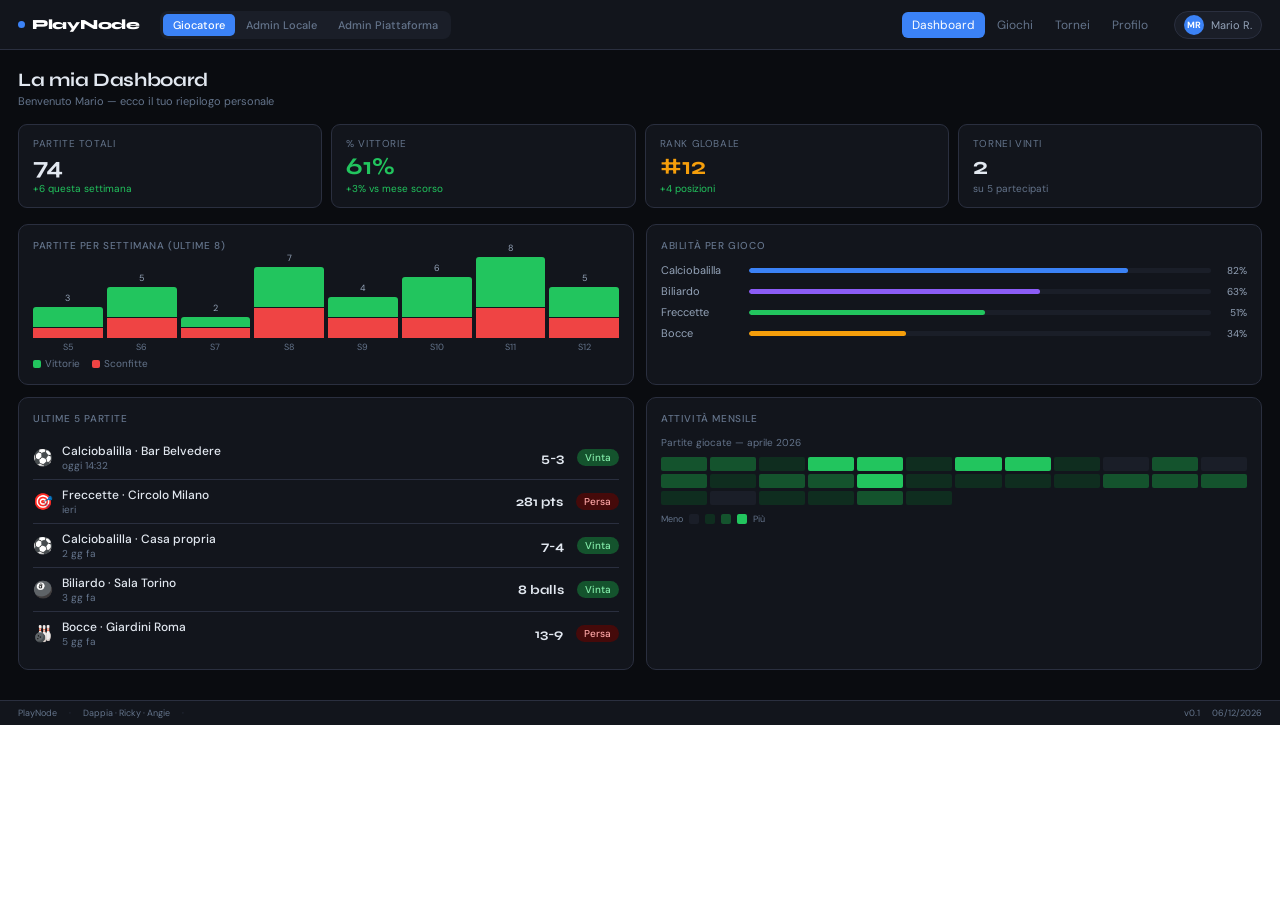
==== frontend/index.html @ 6bd1c6e9 "rename file html" ====
<html>
<meta charset="UTF-8">
<link rel="stylesheet" href="style.css">

<div class="app">

    <div class="topbar">
        <div class="logo">
            <div class="logo-dot"></div>
            PlayNode
        </div>
        <div class="role-tabs">
            <button class="role-tab active" onclick="setRole('player',this)">Giocatore</button>
            <button class="role-tab" onclick="setRole('locale',this)">Admin Locale</button>
            <button class="role-tab" onclick="setRole('platform',this)">Admin Piattaforma</button>
        </div>
        <div class="nav" id="topnav"></div>
        <div class="user-chip">
            <!-- AGGIUNGERE LOGIN E REGISTRAZIONE -->
            <div class="avatar" id="av-initials">MR</div>
            <span class="uname" id="av-name">Mario R.</span>
        </div>
    </div>

    <div class="body">
        <div class="sidebar" id="sidebar"></div>
        <div class="main" id="main-content"></div>
    </div>

    <div class="footer">
        <span class="ft">PlayNode</span>
        <span class="ft-sep">·</span>
        <span class="ft" id="ft-authors">Dappia · Ricky · Angie</span>
        <span class="ft-sep">·</span>
        <span class="ft" style="margin-left:auto">v0.1</span>
        <span class="ft" id="ft-date"></span>
    </div>
</div>

<script src="script.js"></script>
---- frontend/style.css ----
@import url('https://fonts.googleapis.com/css2?family=Syne:wght@400;500;700;800&family=DM+Sans:ital,wght@0,300;0,400;0,500;1,400&display=swap');

* {
    box-sizing: border-box;
    margin: 0;
    padding: 0
}

:root {
    --bg: #0a0c10;
    --surf: #12151c;
    --surf2: #1a1e28;
    --surf3: #222736;
    --bdr: #2a2f3f;
    --bdr2: #363d52;
    --acc: #3b82f6;
    --acc2: #60a5fa;
    --acc3: #1e3a5f;
    --gold: #f59e0b;
    --gold-bg: #451a03;
    --gold-t: #fcd34d;
    --grn: #22c55e;
    --grn-bg: #14532d;
    --grn-t: #86efac;
    --red: #ef4444;
    --red-bg: #450a0a;
    --red-t: #fca5a5;
    --amb: #f59e0b;
    --amb-bg: #451a03;
    --amb-t: #fcd34d;
    --txt: #e2e8f0;
    --txt2: #94a3b8;
    --txt3: #64748b;
    --ff: 'Syne', sans-serif;
    --fb: 'DM Sans', sans-serif;
}

body, div, span, p {
    font-family: var(--fb);
    color: var(--txt)
}

.app {
    background: var(--bg);
    min-height: 700px;
    display: flex;
    flex-direction: column
}

/* TOPBAR */
.topbar {
    background: var(--surf);
    border-bottom: 1px solid var(--bdr);
    display: flex;
    align-items: center;
    padding: 0 18px;
    height: 50px;
    gap: 6px;
    flex-shrink: 0
}

.logo {
    font-family: var(--ff);
    font-weight: 800;
    font-size: 14px;
    letter-spacing: -.3px;
    color: #fff;
    display: flex;
    align-items: center;
    gap: 7px
}

.logo-dot {
    width: 7px;
    height: 7px;
    background: var(--acc);
    border-radius: 50%
}

.logo-pill {
    font-size: 9px;
    font-weight: 500;
    background: var(--acc3);
    color: var(--acc2);
    padding: 2px 6px;
    border-radius: 20px;
    letter-spacing: .5px
}

.role-tabs {
    display: flex;
    gap: 1px;
    margin-left: 14px;
    background: var(--surf2);
    border-radius: 8px;
    padding: 3px
}

.role-tab {
    background: none;
    border: none;
    color: var(--txt3);
    font-family: var(--fb);
    font-size: 11px;
    padding: 4px 10px;
    border-radius: 5px;
    cursor: pointer;
    transition: all .15s;
    font-weight: 500
}

.role-tab.active {
    background: var(--acc);
    color: #fff
}

.nav {
    display: flex;
    gap: 2px;
    margin-left: auto
}

.nav-btn {
    background: none;
    border: none;
    color: var(--txt3);
    font-family: var(--fb);
    font-size: 12px;
    padding: 5px 10px;
    border-radius: 6px;
    cursor: pointer;
    transition: all .15s
}

.nav-btn:hover {
    color: var(--txt);
    background: var(--surf2)
}

.nav-btn.active {
    color: #fff;
    background: var(--acc)
}

.user-chip {
    display: flex;
    align-items: center;
    gap: 7px;
    margin-left: 10px;
    padding: 3px 9px;
    background: var(--surf2);
    border-radius: 20px;
    border: 1px solid var(--bdr)
}

.avatar {
    width: 20px;
    height: 20px;
    border-radius: 50%;
    background: var(--acc);
    display: flex;
    align-items: center;
    justify-content: center;
    font-size: 9px;
    font-weight: 700;
    color: #fff;
    flex-shrink: 0
}

.uname {
    font-size: 11px;
    color: var(--txt2)
}

/* LAYOUT */
.body {
    display: flex;
    flex: 1;
    min-height: 0
}

.sidebar {
    width: 180px;
    background: var(--surf);
    border-right: 1px solid var(--bdr);
    padding: 14px 10px;
    flex-shrink: 0;
    display: flex;
    flex-direction: column;
    gap: 4px
}

.sidebar.hidden {
    display: none
}

.sb-label {
    font-size: 9px;
    text-transform: uppercase;
    letter-spacing: .8px;
    color: var(--txt3);
    padding: 8px 8px 4px;
    margin-top: 4px
}

.sb-btn {
    background: none;
    border: none;
    color: var(--txt2);
    font-family: var(--fb);
    font-size: 12px;
    padding: 7px 10px;
    border-radius: 7px;
    cursor: pointer;
    text-align: left;
    width: 100%;
    transition: all .15s;
    display: flex;
    align-items: center;
    gap: 8px
}

.sb-btn:hover {
    background: var(--surf2);
    color: var(--txt)
}

.sb-btn.active {
    background: var(--acc3);
    color: var(--acc2)
}

.sb-icon {
    font-size: 14px;
    width: 18px;
    text-align: center
}

.main {
    flex: 1;
    padding: 18px;
    overflow-y: auto;
    min-width: 0
}

.page {
    display: none
}

.page.active {
    display: block
}

/* TYPOGRAPHY */
.pg-title {
    font-family: var(--ff);
    font-size: 19px;
    font-weight: 700;
    letter-spacing: -.3px;
    margin-bottom: 3px
}

.pg-sub {
    font-size: 11px;
    color: var(--txt3);
    margin-bottom: 16px
}

/* STAT CARDS */
.stats-row {
    display: grid;
    grid-template-columns:repeat(4, 1fr);
    gap: 9px;
    margin-bottom: 16px
}

.stats-row-3 {
    display: grid;
    grid-template-columns:repeat(3, 1fr);
    gap: 9px;
    margin-bottom: 16px
}

.scard {
    background: var(--surf);
    border: 1px solid var(--bdr);
    border-radius: 9px;
    padding: 12px 14px
}

.scard-lbl {
    font-size: 10px;
    color: var(--txt3);
    text-transform: uppercase;
    letter-spacing: .6px;
    margin-bottom: 5px
}

.scard-val {
    font-family: var(--ff);
    font-size: 24px;
    font-weight: 700;
    line-height: 1
}

.scard-delta {
    font-size: 10px;
    margin-top: 3px
}

.up {
    color: var(--grn)
}

.down {
    color: var(--red)
}

.neutral {
    color: var(--txt3)
}

/* CARDS */
.row2 {
    display: grid;
    grid-template-columns:1fr 1fr;
    gap: 12px;
    margin-bottom: 12px
}

.row3 {
    display: grid;
    grid-template-columns:1fr 1fr 1fr;
    gap: 12px;
    margin-bottom: 12px
}

.card {
    background: var(--surf);
    border: 1px solid var(--bdr);
    border-radius: 10px;
    padding: 14px
}

.card-hd {
    font-size: 10px;
    text-transform: uppercase;
    letter-spacing: .6px;
    color: var(--txt3);
    margin-bottom: 11px;
    font-weight: 500
}

/* ROWS / LISTS */
.list-row {
    display: flex;
    align-items: center;
    gap: 10px;
    padding: 7px 0;
    border-bottom: 1px solid var(--bdr)
}

.list-row:last-child {
    border-bottom: none
}

.gi {
    width: 30px;
    height: 30px;
    border-radius: 7px;
    display: flex;
    align-items: center;
    justify-content: center;
    font-size: 15px;
    flex-shrink: 0
}

.rname {
    font-size: 13px;
    font-weight: 500
}

.rmeta {
    font-size: 10px;
    color: var(--txt3)
}

.barw {
    width: 70px;
    height: 3px;
    background: var(--surf2);
    border-radius: 2px;
    flex-shrink: 0
}

.barf {
    height: 3px;
    border-radius: 2px;
    background: var(--acc)
}

/* BADGES */
.badge {
    font-size: 9px;
    padding: 2px 7px;
    border-radius: 20px;
    font-weight: 500;
    flex-shrink: 0
}

.b-grn {
    background: var(--grn-bg);
    color: var(--grn-t)
}

.b-red {
    background: var(--red-bg);
    color: var(--red-t)
}

.b-amb {
    background: var(--amb-bg);
    color: var(--amb-t)
}

.b-blu {
    background: var(--acc3);
    color: var(--acc2)
}

.b-gold {
    background: var(--gold-bg);
    color: var(--gold-t)
}

/* CHART BARS */
.chart-wrap {
    height: 90px;
    display: flex;
    align-items: flex-end;
    gap: 4px;
    margin-bottom: 4px
}

.bar-col {
    display: flex;
    flex-direction: column;
    align-items: center;
    flex: 1;
    gap: 3px
}

.bar-seg {
    border-radius: 3px 3px 0 0;
    width: 100%;
    transition: opacity .2s
}

.bar-seg:hover {
    opacity: .8
}

.bar-lbl {
    font-size: 9px;
    color: var(--txt3);
    text-align: center
}

.bar-val {
    font-size: 9px;
    color: var(--txt2)
}

/* RADAR-LIKE STAT */
.skill-row {
    display: flex;
    align-items: center;
    gap: 8px;
    margin-bottom: 7px
}

.skill-name {
    font-size: 11px;
    color: var(--txt2);
    width: 80px;
    flex-shrink: 0
}

.skill-bar {
    flex: 1;
    height: 5px;
    background: var(--surf2);
    border-radius: 3px;
    overflow: hidden
}

.skill-fill {
    height: 5px;
    border-radius: 3px
}

.skill-pct {
    font-size: 10px;
    color: var(--txt2);
    width: 28px;
    text-align: right;
    flex-shrink: 0
}

/* MATCH HISTORY */
.match-row {
    display: flex;
    align-items: center;
    gap: 9px;
    padding: 7px 0;
    border-bottom: 1px solid var(--bdr)
}

.match-row:last-child {
    border-bottom: none
}

.m-ico {
    font-size: 16px;
    flex-shrink: 0
}

.m-info {
    flex: 1
}

.m-title {
    font-size: 12px;
    font-weight: 500
}

.m-meta {
    font-size: 10px;
    color: var(--txt3)
}

.m-score {
    font-family: var(--ff);
    font-size: 13px;
    font-weight: 700;
    margin-right: 4px
}

.result {
    font-size: 10px;
    padding: 2px 8px;
    border-radius: 20px;
    font-weight: 500
}

.win {
    background: var(--grn-bg);
    color: var(--grn-t)
}

.loss {
    background: var(--red-bg);
    color: var(--red-t)
}

/* HEATMAP */
.heat-grid {
    display: grid;
    grid-template-columns:repeat(12, 1fr);
    gap: 3px
}

.heat-cell {
    height: 14px;
    border-radius: 2px
}

/* PODIUM */
.podium-row {
    display: flex;
    align-items: center;
    gap: 8px;
    padding: 6px 0;
    border-bottom: 1px solid var(--bdr)
}

.podium-row:last-child {
    border-bottom: none
}

.rank {
    font-family: var(--ff);
    font-size: 12px;
    font-weight: 700;
    width: 20px;
    text-align: center
}

.r1 {
    color: var(--gold)
}

.r2 {
    color: #94a3b8
}

.r3 {
    color: #b45309
}

.rank-bar {
    height: 3px;
    background: var(--acc);
    border-radius: 2px;
    margin-top: 3px
}

/* STATUS DOT */
.dot {
    width: 6px;
    height: 6px;
    border-radius: 50%;
    flex-shrink: 0
}

.d-grn {
    background: var(--grn)
}

.d-red {
    background: var(--red)
}

.d-amb {
    background: var(--amb)
}

/* ADMIN TABLE */
.tbl {
    width: 100%;
    border-collapse: collapse;
    font-size: 12px
}

.tbl th {
    color: var(--txt3);
    font-weight: 500;
    padding: 6px 8px;
    text-align: left;
    border-bottom: 1px solid var(--bdr);
    font-size: 10px;
    text-transform: uppercase;
    letter-spacing: .5px
}

.tbl td {
    padding: 8px;
    border-bottom: 1px solid var(--bdr);
    color: var(--txt)
}

.tbl tr:last-child td {
    border-bottom: none
}

.tbl tr:hover td {
    background: var(--surf2)
}

/* TOGGLE CHIP */
.chip-toggle {
    display: flex;
    background: var(--surf2);
    border-radius: 7px;
    padding: 3px;
    gap: 2px;
    margin-bottom: 14px;
    width: fit-content
}

.chip {
    background: none;
    border: none;
    color: var(--txt3);
    font-family: var(--fb);
    font-size: 11px;
    padding: 4px 12px;
    border-radius: 5px;
    cursor: pointer;
    font-weight: 500
}

.chip.active {
    background: var(--surf3);
    color: var(--txt)
}

/* ACTION BTN */
.act-btn {
    background: var(--acc3);
    border: 1px solid var(--acc);
    color: var(--acc2);
    font-family: var(--fb);
    font-size: 11px;
    padding: 5px 12px;
    border-radius: 6px;
    cursor: pointer;
    font-weight: 500
}

.act-btn:hover {
    background: var(--acc);
    color: #fff
}

.danger-btn {
    background: var(--red-bg);
    border: 1px solid var(--red);
    color: var(--red-t);
    font-family: var(--fb);
    font-size: 11px;
    padding: 5px 12px;
    border-radius: 6px;
    cursor: pointer;
    font-weight: 500
}

/* FOOTER */
.footer {
    border-top: 1px solid var(--bdr);
    padding: 6px 18px;
    display: flex;
    align-items: center;
    gap: 12px;
    background: var(--surf);
    flex-shrink: 0
}

.ft {
    font-size: 9px;
    color: var(--txt3)
}

.ft-sep {
    color: var(--bdr2);
    font-size: 9px
}
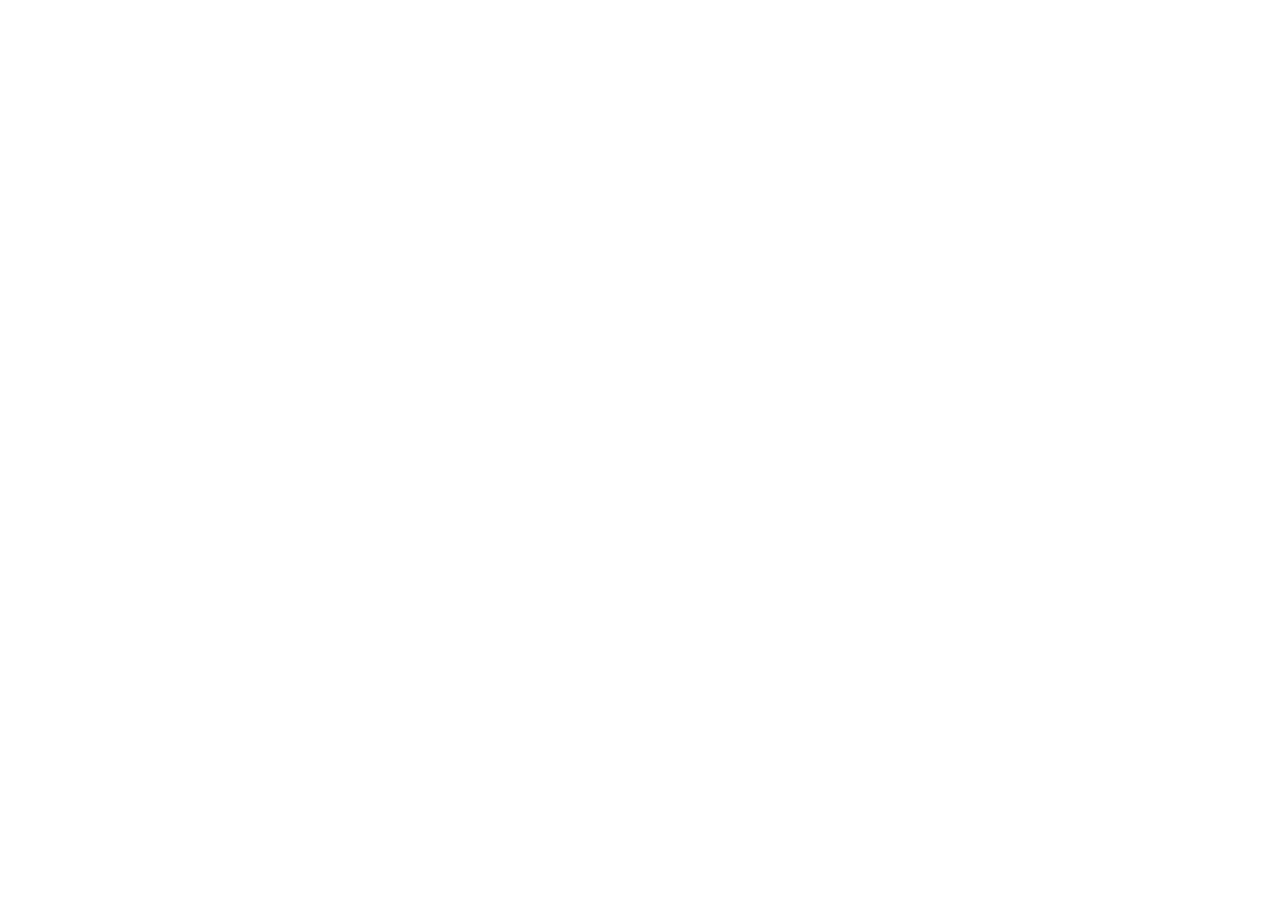
==== commit 692004f4: "AGGIUNTA LOGIN" ====
--- a/frontend/index.html
+++ b/frontend/index.html
@@ -1,8 +1,17 @@
-<html>
-<meta charset="UTF-8">
-<link rel="stylesheet" href="style.css">
+<!DOCTYPE html>
+<html lang="it">
+<head>
+    <meta charset="UTF-8">
+    <link rel="stylesheet" href="css/style.css">
+    <title>PlayNode App</title>
+</head>
+<body>
 
-<div class="app">
+<!-- 1. Il nuovo contenitore dedicato al form di login -->
+<div id="login-root"></div>
+
+<!-- 2. Nascondiamo il layout principale aggiungendo style="display: none;" -->
+<div class="app" id="main-app" style="display: none;">
 
     <div class="topbar">
         <div class="logo">
@@ -16,7 +25,6 @@
         </div>
         <div class="nav" id="topnav"></div>
         <div class="user-chip">
-            <!-- AGGIUNGERE LOGIN E REGISTRAZIONE -->
             <div class="avatar" id="av-initials">MR</div>
             <span class="uname" id="av-name">Mario R.</span>
         </div>
@@ -37,4 +45,7 @@
     </div>
 </div>
 
-<script src="script.js"></script>+<!-- 3. Aggiunto type="module" per permettere gli import nel JS -->
+<script type="module" src="js/app.js"></script>
+</body>
+</html>
--- a/frontend/css/style.css
+++ b/frontend/css/style.css
@@ -0,0 +1,747 @@
+@import url('https://fonts.googleapis.com/css2?family=Syne:wght@400;500;700;800&family=DM+Sans:ital,wght@0,300;0,400;0,500;1,400&display=swap');
+
+* {
+    box-sizing: border-box;
+    margin: 0;
+    padding: 0
+}
+
+:root {
+    --bg: #0a0c10;
+    --surf: #12151c;
+    --surf2: #1a1e28;
+    --surf3: #222736;
+    --bdr: #2a2f3f;
+    --bdr2: #363d52;
+    --acc: #3b82f6;
+    --acc2: #60a5fa;
+    --acc3: #1e3a5f;
+    --gold: #f59e0b;
+    --gold-bg: #451a03;
+    --gold-t: #fcd34d;
+    --grn: #22c55e;
+    --grn-bg: #14532d;
+    --grn-t: #86efac;
+    --red: #ef4444;
+    --red-bg: #450a0a;
+    --red-t: #fca5a5;
+    --amb: #f59e0b;
+    --amb-bg: #451a03;
+    --amb-t: #fcd34d;
+    --txt: #e2e8f0;
+    --txt2: #94a3b8;
+    --txt3: #64748b;
+    --ff: 'Syne', sans-serif;
+    --fb: 'DM Sans', sans-serif;
+}
+
+body, div, span, p {
+    font-family: var(--fb);
+    color: var(--txt)
+}
+
+.app {
+    background: var(--bg);
+    min-height: 700px;
+    display: flex;
+    flex-direction: column
+}
+
+/* TOPBAR */
+.topbar {
+    background: var(--surf);
+    border-bottom: 1px solid var(--bdr);
+    display: flex;
+    align-items: center;
+    padding: 0 18px;
+    height: 50px;
+    gap: 6px;
+    flex-shrink: 0
+}
+
+.logo {
+    font-family: var(--ff);
+    font-weight: 800;
+    font-size: 14px;
+    letter-spacing: -.3px;
+    color: #fff;
+    display: flex;
+    align-items: center;
+    gap: 7px
+}
+
+.logo-dot {
+    width: 7px;
+    height: 7px;
+    background: var(--acc);
+    border-radius: 50%
+}
+
+.logo-pill {
+    font-size: 9px;
+    font-weight: 500;
+    background: var(--acc3);
+    color: var(--acc2);
+    padding: 2px 6px;
+    border-radius: 20px;
+    letter-spacing: .5px
+}
+
+.role-tabs {
+    display: flex;
+    gap: 1px;
+    margin-left: 14px;
+    background: var(--surf2);
+    border-radius: 8px;
+    padding: 3px
+}
+
+.role-tab {
+    background: none;
+    border: none;
+    color: var(--txt3);
+    font-family: var(--fb);
+    font-size: 11px;
+    padding: 4px 10px;
+    border-radius: 5px;
+    cursor: pointer;
+    transition: all .15s;
+    font-weight: 500
+}
+
+.role-tab.active {
+    background: var(--acc);
+    color: #fff
+}
+
+.nav {
+    display: flex;
+    gap: 2px;
+    margin-left: auto
+}
+
+.nav-btn {
+    background: none;
+    border: none;
+    color: var(--txt3);
+    font-family: var(--fb);
+    font-size: 12px;
+    padding: 5px 10px;
+    border-radius: 6px;
+    cursor: pointer;
+    transition: all .15s
+}
+
+.nav-btn:hover {
+    color: var(--txt);
+    background: var(--surf2)
+}
+
+.nav-btn.active {
+    color: #fff;
+    background: var(--acc)
+}
+
+.user-chip {
+    display: flex;
+    align-items: center;
+    gap: 7px;
+    margin-left: 10px;
+    padding: 3px 9px;
+    background: var(--surf2);
+    border-radius: 20px;
+    border: 1px solid var(--bdr)
+}
+
+.avatar {
+    width: 20px;
+    height: 20px;
+    border-radius: 50%;
+    background: var(--acc);
+    display: flex;
+    align-items: center;
+    justify-content: center;
+    font-size: 9px;
+    font-weight: 700;
+    color: #fff;
+    flex-shrink: 0
+}
+
+.uname {
+    font-size: 11px;
+    color: var(--txt2)
+}
+
+/* LAYOUT */
+.body {
+    display: flex;
+    flex: 1;
+    min-height: 0
+}
+
+.sidebar {
+    width: 180px;
+    background: var(--surf);
+    border-right: 1px solid var(--bdr);
+    padding: 14px 10px;
+    flex-shrink: 0;
+    display: flex;
+    flex-direction: column;
+    gap: 4px
+}
+
+.sidebar.hidden {
+    display: none
+}
+
+.sb-label {
+    font-size: 9px;
+    text-transform: uppercase;
+    letter-spacing: .8px;
+    color: var(--txt3);
+    padding: 8px 8px 4px;
+    margin-top: 4px
+}
+
+.sb-btn {
+    background: none;
+    border: none;
+    color: var(--txt2);
+    font-family: var(--fb);
+    font-size: 12px;
+    padding: 7px 10px;
+    border-radius: 7px;
+    cursor: pointer;
+    text-align: left;
+    width: 100%;
+    transition: all .15s;
+    display: flex;
+    align-items: center;
+    gap: 8px
+}
+
+.sb-btn:hover {
+    background: var(--surf2);
+    color: var(--txt)
+}
+
+.sb-btn.active {
+    background: var(--acc3);
+    color: var(--acc2)
+}
+
+.sb-icon {
+    font-size: 14px;
+    width: 18px;
+    text-align: center
+}
+
+.main {
+    flex: 1;
+    padding: 18px;
+    overflow-y: auto;
+    min-width: 0
+}
+
+.page {
+    display: none
+}
+
+.page.active {
+    display: block
+}
+
+/* TYPOGRAPHY */
+.pg-title {
+    font-family: var(--ff);
+    font-size: 19px;
+    font-weight: 700;
+    letter-spacing: -.3px;
+    margin-bottom: 3px
+}
+
+.pg-sub {
+    font-size: 11px;
+    color: var(--txt3);
+    margin-bottom: 16px
+}
+
+/* STAT CARDS */
+.stats-row {
+    display: grid;
+    grid-template-columns:repeat(4, 1fr);
+    gap: 9px;
+    margin-bottom: 16px
+}
+
+.stats-row-3 {
+    display: grid;
+    grid-template-columns:repeat(3, 1fr);
+    gap: 9px;
+    margin-bottom: 16px
+}
+
+.scard {
+    background: var(--surf);
+    border: 1px solid var(--bdr);
+    border-radius: 9px;
+    padding: 12px 14px
+}
+
+.scard-lbl {
+    font-size: 10px;
+    color: var(--txt3);
+    text-transform: uppercase;
+    letter-spacing: .6px;
+    margin-bottom: 5px
+}
+
+.scard-val {
+    font-family: var(--ff);
+    font-size: 24px;
+    font-weight: 700;
+    line-height: 1
+}
+
+.scard-delta {
+    font-size: 10px;
+    margin-top: 3px
+}
+
+.up {
+    color: var(--grn)
+}
+
+.down {
+    color: var(--red)
+}
+
+.neutral {
+    color: var(--txt3)
+}
+
+/* CARDS */
+.row2 {
+    display: grid;
+    grid-template-columns:1fr 1fr;
+    gap: 12px;
+    margin-bottom: 12px
+}
+
+.row3 {
+    display: grid;
+    grid-template-columns:1fr 1fr 1fr;
+    gap: 12px;
+    margin-bottom: 12px
+}
+
+.card {
+    background: var(--surf);
+    border: 1px solid var(--bdr);
+    border-radius: 10px;
+    padding: 14px
+}
+
+.card-hd {
+    font-size: 10px;
+    text-transform: uppercase;
+    letter-spacing: .6px;
+    color: var(--txt3);
+    margin-bottom: 11px;
+    font-weight: 500
+}
+
+/* ROWS / LISTS */
+.list-row {
+    display: flex;
+    align-items: center;
+    gap: 10px;
+    padding: 7px 0;
+    border-bottom: 1px solid var(--bdr)
+}
+
+.list-row:last-child {
+    border-bottom: none
+}
+
+.gi {
+    width: 30px;
+    height: 30px;
+    border-radius: 7px;
+    display: flex;
+    align-items: center;
+    justify-content: center;
+    font-size: 15px;
+    flex-shrink: 0
+}
+
+.rname {
+    font-size: 13px;
+    font-weight: 500
+}
+
+.rmeta {
+    font-size: 10px;
+    color: var(--txt3)
+}
+
+.barw {
+    width: 70px;
+    height: 3px;
+    background: var(--surf2);
+    border-radius: 2px;
+    flex-shrink: 0
+}
+
+.barf {
+    height: 3px;
+    border-radius: 2px;
+    background: var(--acc)
+}
+
+/* BADGES */
+.badge {
+    font-size: 9px;
+    padding: 2px 7px;
+    border-radius: 20px;
+    font-weight: 500;
+    flex-shrink: 0
+}
+
+.b-grn {
+    background: var(--grn-bg);
+    color: var(--grn-t)
+}
+
+.b-red {
+    background: var(--red-bg);
+    color: var(--red-t)
+}
+
+.b-amb {
+    background: var(--amb-bg);
+    color: var(--amb-t)
+}
+
+.b-blu {
+    background: var(--acc3);
+    color: var(--acc2)
+}
+
+.b-gold {
+    background: var(--gold-bg);
+    color: var(--gold-t)
+}
+
+/* CHART BARS */
+.chart-wrap {
+    height: 90px;
+    display: flex;
+    align-items: flex-end;
+    gap: 4px;
+    margin-bottom: 4px
+}
+
+.bar-col {
+    display: flex;
+    flex-direction: column;
+    align-items: center;
+    flex: 1;
+    gap: 3px
+}
+
+.bar-seg {
+    border-radius: 3px 3px 0 0;
+    width: 100%;
+    transition: opacity .2s
+}
+
+.bar-seg:hover {
+    opacity: .8
+}
+
+.bar-lbl {
+    font-size: 9px;
+    color: var(--txt3);
+    text-align: center
+}
+
+.bar-val {
+    font-size: 9px;
+    color: var(--txt2)
+}
+
+/* RADAR-LIKE STAT */
+.skill-row {
+    display: flex;
+    align-items: center;
+    gap: 8px;
+    margin-bottom: 7px
+}
+
+.skill-name {
+    font-size: 11px;
+    color: var(--txt2);
+    width: 80px;
+    flex-shrink: 0
+}
+
+.skill-bar {
+    flex: 1;
+    height: 5px;
+    background: var(--surf2);
+    border-radius: 3px;
+    overflow: hidden
+}
+
+.skill-fill {
+    height: 5px;
+    border-radius: 3px
+}
+
+.skill-pct {
+    font-size: 10px;
+    color: var(--txt2);
+    width: 28px;
+    text-align: right;
+    flex-shrink: 0
+}
+
+/* MATCH HISTORY */
+.match-row {
+    display: flex;
+    align-items: center;
+    gap: 9px;
+    padding: 7px 0;
+    border-bottom: 1px solid var(--bdr)
+}
+
+.match-row:last-child {
+    border-bottom: none
+}
+
+.m-ico {
+    font-size: 16px;
+    flex-shrink: 0
+}
+
+.m-info {
+    flex: 1
+}
+
+.m-title {
+    font-size: 12px;
+    font-weight: 500
+}
+
+.m-meta {
+    font-size: 10px;
+    color: var(--txt3)
+}
+
+.m-score {
+    font-family: var(--ff);
+    font-size: 13px;
+    font-weight: 700;
+    margin-right: 4px
+}
+
+.result {
+    font-size: 10px;
+    padding: 2px 8px;
+    border-radius: 20px;
+    font-weight: 500
+}
+
+.win {
+    background: var(--grn-bg);
+    color: var(--grn-t)
+}
+
+.loss {
+    background: var(--red-bg);
+    color: var(--red-t)
+}
+
+/* HEATMAP */
+.heat-grid {
+    display: grid;
+    grid-template-columns:repeat(12, 1fr);
+    gap: 3px
+}
+
+.heat-cell {
+    height: 14px;
+    border-radius: 2px
+}
+
+/* PODIUM */
+.podium-row {
+    display: flex;
+    align-items: center;
+    gap: 8px;
+    padding: 6px 0;
+    border-bottom: 1px solid var(--bdr)
+}
+
+.podium-row:last-child {
+    border-bottom: none
+}
+
+.rank {
+    font-family: var(--ff);
+    font-size: 12px;
+    font-weight: 700;
+    width: 20px;
+    text-align: center
+}
+
+.r1 {
+    color: var(--gold)
+}
+
+.r2 {
+    color: #94a3b8
+}
+
+.r3 {
+    color: #b45309
+}
+
+.rank-bar {
+    height: 3px;
+    background: var(--acc);
+    border-radius: 2px;
+    margin-top: 3px
+}
+
+/* STATUS DOT */
+.dot {
+    width: 6px;
+    height: 6px;
+    border-radius: 50%;
+    flex-shrink: 0
+}
+
+.d-grn {
+    background: var(--grn)
+}
+
+.d-red {
+    background: var(--red)
+}
+
+.d-amb {
+    background: var(--amb)
+}
+
+/* ADMIN TABLE */
+.tbl {
+    width: 100%;
+    border-collapse: collapse;
+    font-size: 12px
+}
+
+.tbl th {
+    color: var(--txt3);
+    font-weight: 500;
+    padding: 6px 8px;
+    text-align: left;
+    border-bottom: 1px solid var(--bdr);
+    font-size: 10px;
+    text-transform: uppercase;
+    letter-spacing: .5px
+}
+
+.tbl td {
+    padding: 8px;
+    border-bottom: 1px solid var(--bdr);
+    color: var(--txt)
+}
+
+.tbl tr:last-child td {
+    border-bottom: none
+}
+
+.tbl tr:hover td {
+    background: var(--surf2)
+}
+
+/* TOGGLE CHIP */
+.chip-toggle {
+    display: flex;
+    background: var(--surf2);
+    border-radius: 7px;
+    padding: 3px;
+    gap: 2px;
+    margin-bottom: 14px;
+    width: fit-content
+}
+
+.chip {
+    background: none;
+    border: none;
+    color: var(--txt3);
+    font-family: var(--fb);
+    font-size: 11px;
+    padding: 4px 12px;
+    border-radius: 5px;
+    cursor: pointer;
+    font-weight: 500
+}
+
+.chip.active {
+    background: var(--surf3);
+    color: var(--txt)
+}
+
+/* ACTION BTN */
+.act-btn {
+    background: var(--acc3);
+    border: 1px solid var(--acc);
+    color: var(--acc2);
+    font-family: var(--fb);
+    font-size: 11px;
+    padding: 5px 12px;
+    border-radius: 6px;
+    cursor: pointer;
+    font-weight: 500
+}
+
+.act-btn:hover {
+    background: var(--acc);
+    color: #fff
+}
+
+.danger-btn {
+    background: var(--red-bg);
+    border: 1px solid var(--red);
+    color: var(--red-t);
+    font-family: var(--fb);
+    font-size: 11px;
+    padding: 5px 12px;
+    border-radius: 6px;
+    cursor: pointer;
+    font-weight: 500
+}
+
+/* FOOTER */
+.footer {
+    border-top: 1px solid var(--bdr);
+    padding: 6px 18px;
+    display: flex;
+    align-items: center;
+    gap: 12px;
+    background: var(--surf);
+    flex-shrink: 0
+}
+
+.ft {
+    font-size: 9px;
+    color: var(--txt3)
+}
+
+.ft-sep {
+    color: var(--bdr2);
+    font-size: 9px
+}
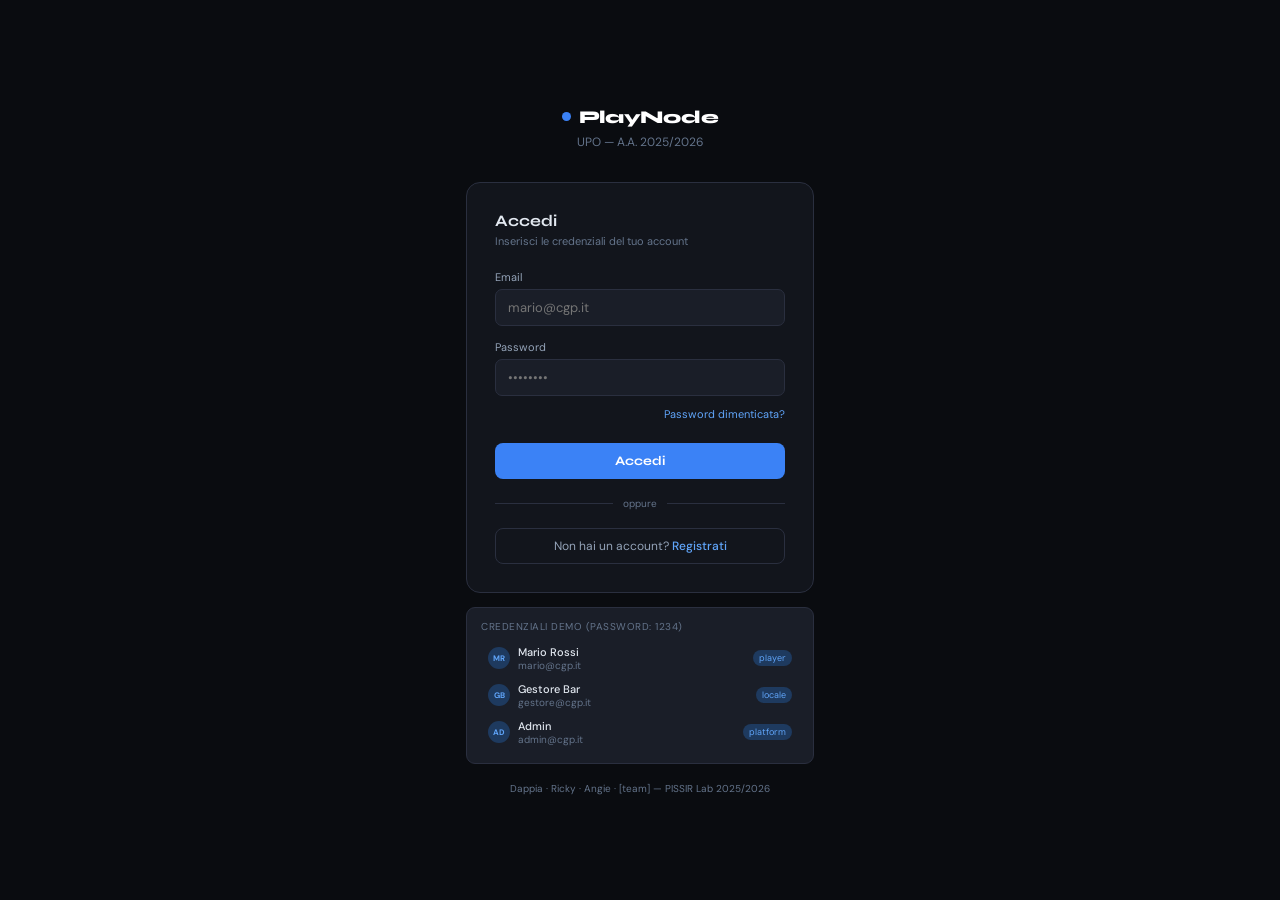
==== commit 2314352d: "Changes by francedap" ====
--- a/frontend/index.html
+++ b/frontend/index.html
@@ -9,6 +9,7 @@
 
 <!-- 1. Il nuovo contenitore dedicato al form di login -->
 <div id="login-root"></div>
+<div id="register-root"></div>
 
 <!-- 2. Nascondiamo il layout principale aggiungendo style="display: none;" -->
 <div class="app" id="main-app" style="display: none;">
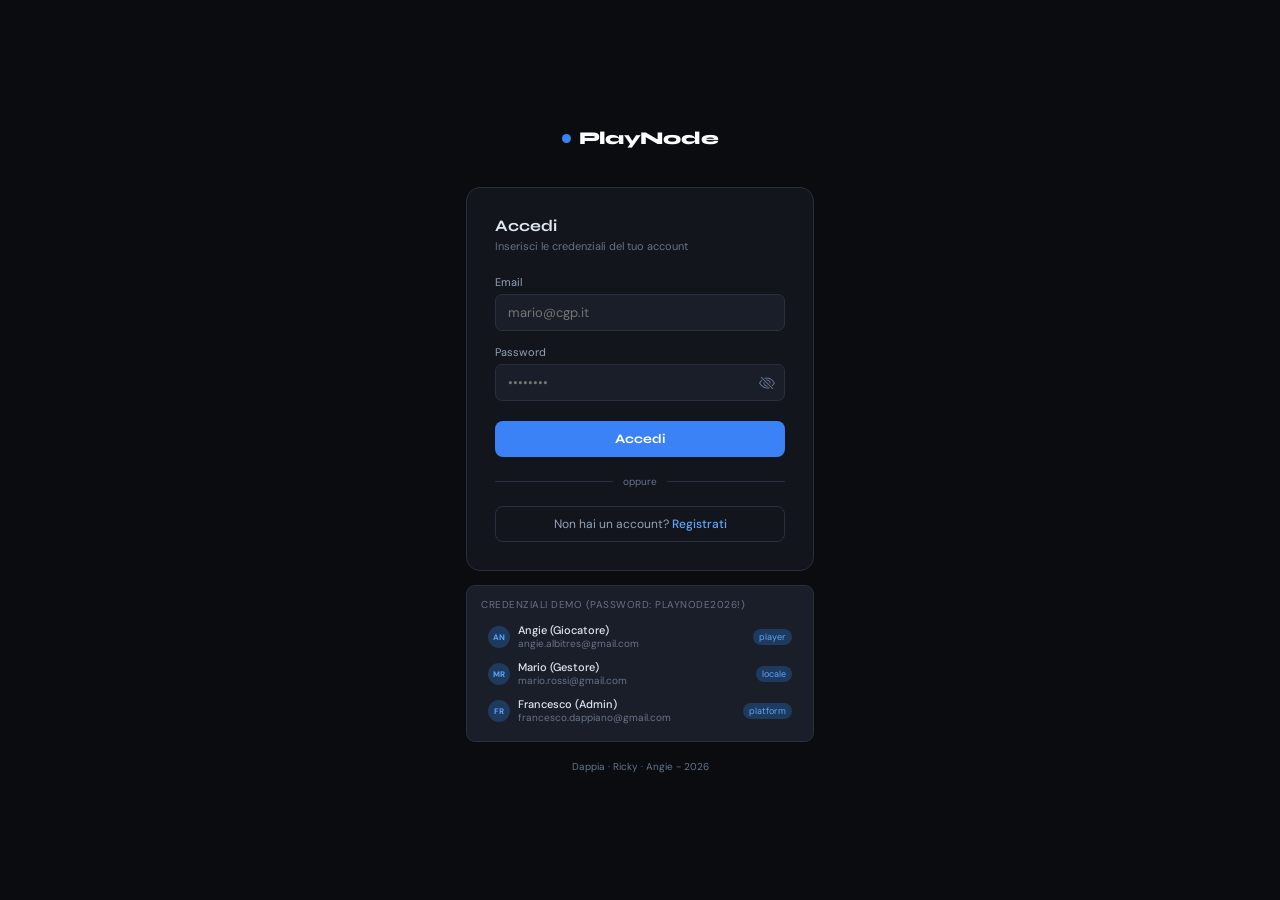
==== commit 16d65ca1: "finito login" ====
--- a/frontend/index.html
+++ b/frontend/index.html
@@ -6,47 +6,7 @@
     <title>PlayNode App</title>
 </head>
 <body>
-
-<!-- 1. Il nuovo contenitore dedicato al form di login -->
-<div id="login-root"></div>
-<div id="register-root"></div>
-
-<!-- 2. Nascondiamo il layout principale aggiungendo style="display: none;" -->
-<div class="app" id="main-app" style="display: none;">
-
-    <div class="topbar">
-        <div class="logo">
-            <div class="logo-dot"></div>
-            PlayNode
-        </div>
-        <div class="role-tabs">
-            <button class="role-tab active" onclick="setRole('player',this)">Giocatore</button>
-            <button class="role-tab" onclick="setRole('locale',this)">Admin Locale</button>
-            <button class="role-tab" onclick="setRole('platform',this)">Admin Piattaforma</button>
-        </div>
-        <div class="nav" id="topnav"></div>
-        <div class="user-chip">
-            <div class="avatar" id="av-initials">MR</div>
-            <span class="uname" id="av-name">Mario R.</span>
-        </div>
-    </div>
-
-    <div class="body">
-        <div class="sidebar" id="sidebar"></div>
-        <div class="main" id="main-content"></div>
-    </div>
-
-    <div class="footer">
-        <span class="ft">PlayNode</span>
-        <span class="ft-sep">·</span>
-        <span class="ft" id="ft-authors">Dappia · Ricky · Angie</span>
-        <span class="ft-sep">·</span>
-        <span class="ft" style="margin-left:auto">v0.1</span>
-        <span class="ft" id="ft-date"></span>
-    </div>
-</div>
-
-<!-- 3. Aggiunto type="module" per permettere gli import nel JS -->
-<script type="module" src="js/app.js"></script>
+    <div id="app-root"></div> <!-- QUESTO È IL CONTENITORE -->
+    <script type="module" src="./js/app.js" defer></script>
 </body>
 </html>
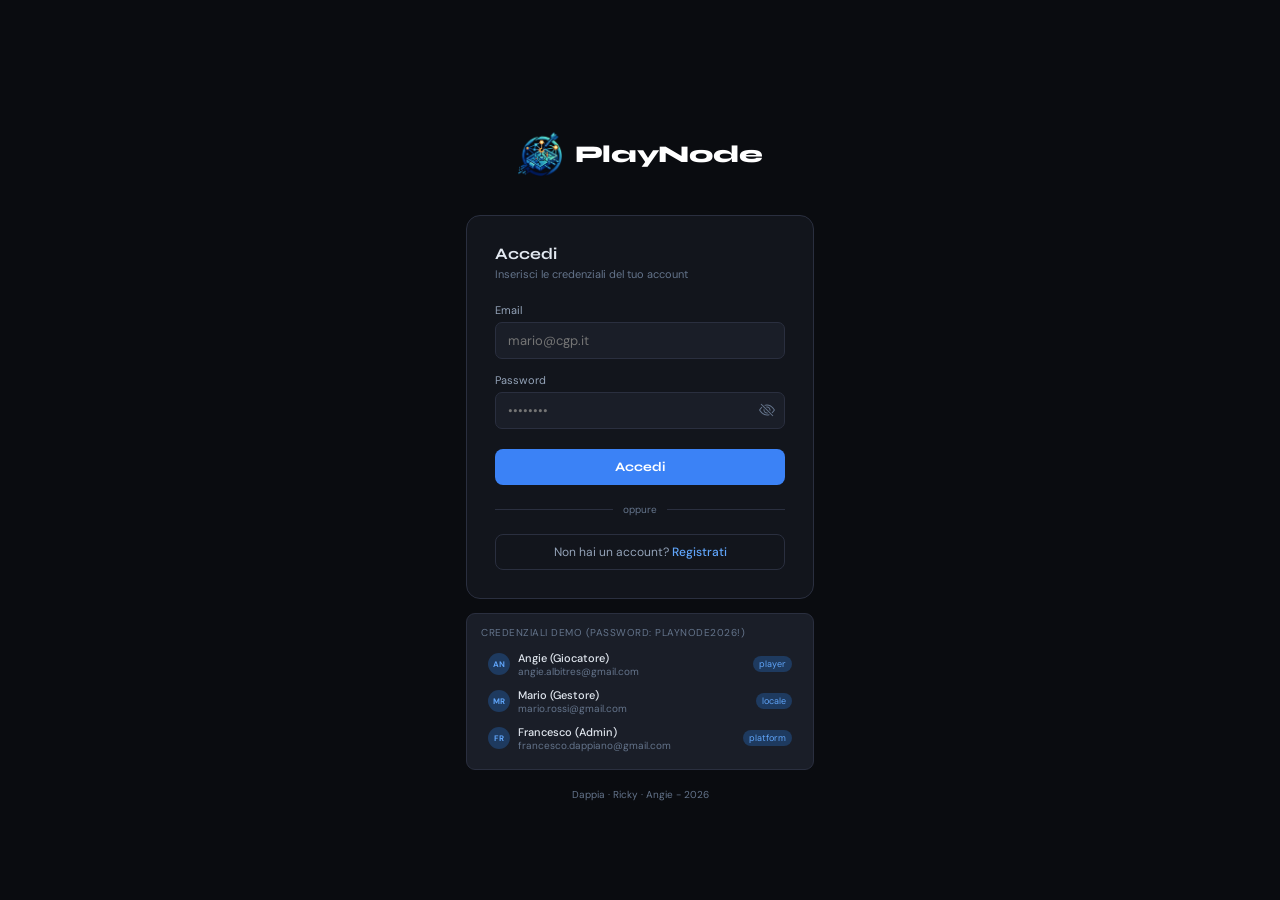
==== commit f4253f3e: "aggiunta logo al login" ====
--- a/frontend/index.html
+++ b/frontend/index.html
@@ -6,7 +6,8 @@
     <title>PlayNode App</title>
 </head>
 <body>
-    <div id="app-root"></div> <!-- QUESTO È IL CONTENITORE -->
+    <div id="app-root"></div>
+        <!-- JS -->
     <script type="module" src="./js/app.js" defer></script>
 </body>
 </html>
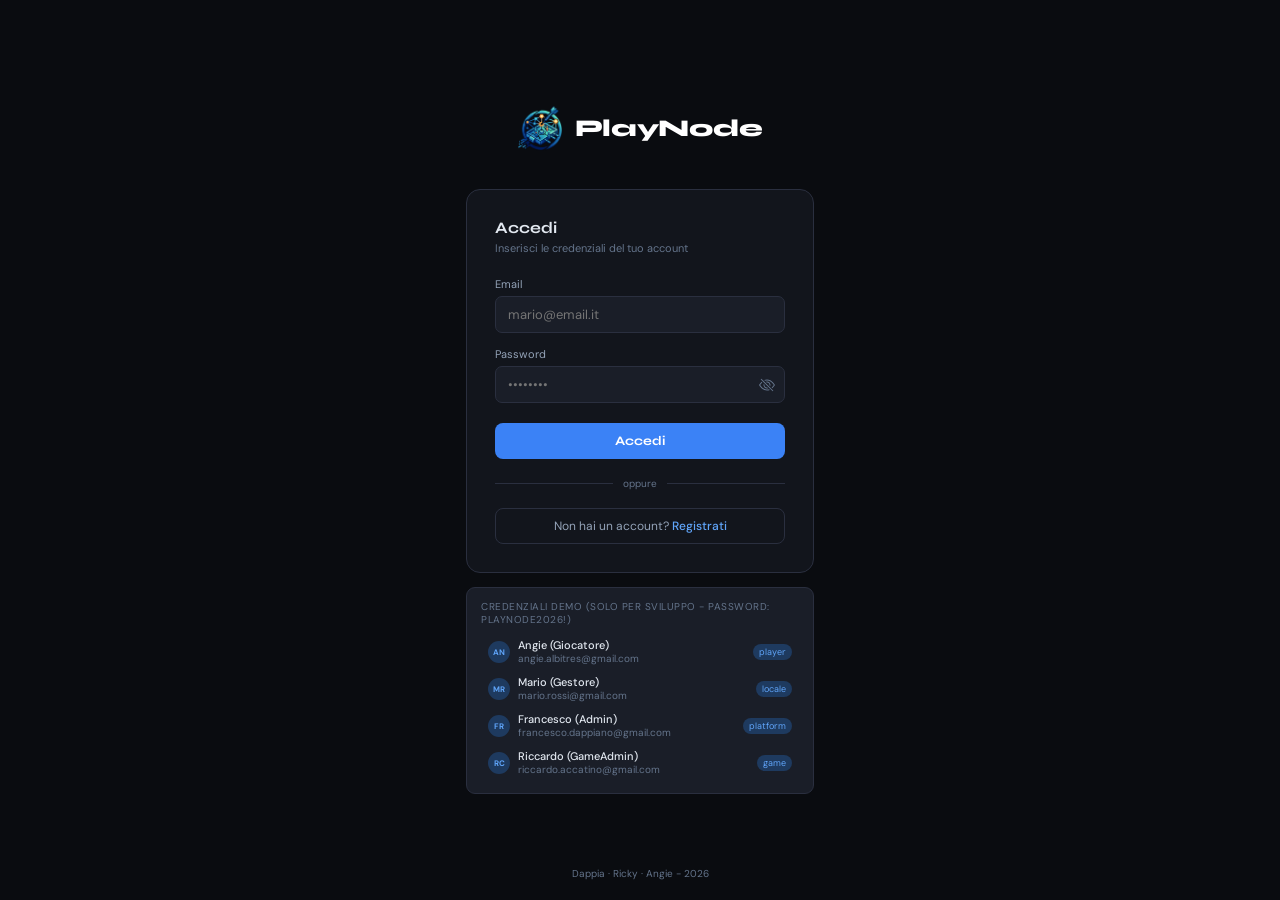
==== commit f278ca4e: "Toneo e Tipi di gioco finiti: (Admin-platform e Admin-Game)" ====
--- a/frontend/index.html
+++ b/frontend/index.html
@@ -1,13 +1,18 @@
 <!DOCTYPE html>
 <html lang="it">
+
 <head>
     <meta charset="UTF-8">
     <link rel="stylesheet" href="css/style.css">
-    <title>PlayNode App</title>
+
+    <title>PlayNode - App</title>
+    <link rel="icon" type="image/png" href="./assets/img/Logo.png">
 </head>
+
 <body>
     <div id="app-root"></div>
-        <!-- JS -->
+    <!-- JS -->
     <script type="module" src="./js/app.js" defer></script>
 </body>
+
 </html>
--- a/frontend/css/style.css
+++ b/frontend/css/style.css
@@ -42,12 +42,14 @@
 
 .app {
     background: var(--bg);
-    min-height: 700px;
+    min-height: 100vh;
     display: flex;
     flex-direction: column
 }
 
-/* TOPBAR */
+/* =========================================
+   TOPBAR E NAVBAR
+   ========================================= */
 .topbar {
     background: var(--surf);
     border-bottom: 1px solid var(--bdr);
@@ -55,19 +57,37 @@
     align-items: center;
     padding: 0 18px;
     height: 50px;
-    gap: 6px;
-    flex-shrink: 0
+    gap: 12px;
+    flex-shrink: 0;
+    justify-content: space-between;
+    position: relative;
+    z-index: 100;
+}
+
+.hamburger {
+    display: none;
+    background: none;
+    border: none;
+    color: var(--txt);
+    font-size: 20px;
+    cursor: pointer;
 }
 
 .logo {
     font-family: var(--ff);
     font-weight: 800;
-    font-size: 14px;
+    font-size: 16px;
     letter-spacing: -.3px;
     color: #fff;
     display: flex;
     align-items: center;
-    gap: 7px
+    gap: 8px
+}
+
+.logo img {
+    width: 24px;
+    height: 24px;
+    object-fit: contain;
 }
 
 .logo-dot {
@@ -87,6 +107,199 @@
     letter-spacing: .5px
 }
 
+.nav {
+    display: flex;
+    gap: 5px;
+    margin-left: auto;
+    flex: 1;
+    justify-content: center;
+}
+
+.nav-btn {
+    background: none;
+    border: none;
+    color: var(--txt3);
+    font-family: var(--fb);
+    font-size: 13px;
+    font-weight: 600;
+    padding: 6px 12px;
+    border-radius: 6px;
+    cursor: pointer;
+    transition: all .15s
+}
+
+.nav-btn:hover {
+    color: var(--txt);
+    background: var(--surf2)
+}
+
+.nav-btn.active {
+    color: #fff;
+    background: var(--acc)
+}
+
+.user-chip {
+    display: flex;
+    align-items: center;
+    gap: 8px;
+    margin-left: 10px;
+    padding: 4px 10px;
+    background: var(--surf2);
+    border-radius: 20px;
+    border: 1px solid var(--bdr)
+}
+
+.avatar {
+    width: 22px;
+    height: 22px;
+    border-radius: 50%;
+    background: var(--acc);
+    display: flex;
+    align-items: center;
+    justify-content: center;
+    font-size: 10px;
+    font-weight: 700;
+    color: #fff;
+    flex-shrink: 0
+}
+
+.uname {
+    font-size: 12px;
+    color: var(--txt2);
+    font-weight: 500;
+}
+
+.logout-btn-nav {
+    background: transparent;
+    border: 1px solid var(--red);
+    color: var(--red);
+    padding: 4px 10px;
+    border-radius: 12px;
+    cursor: pointer;
+    font-size: 11px;
+    font-weight: 600;
+    transition: all 0.2s;
+    margin-left: 4px;
+}
+
+.logout-btn-nav:hover {
+    background: var(--red);
+    color: #fff;
+}
+
+/* =========================================
+   LAYOUT E SIDEBAR
+   ========================================= */
+.body {
+    display: flex;
+    flex: 1;
+    min-height: 0;
+    position: relative;
+}
+
+.sidebar {
+    width: 220px;
+    background: var(--surf);
+    border-right: 1px solid var(--bdr);
+    padding: 14px 10px;
+    flex-shrink: 0;
+    display: flex;
+    flex-direction: column;
+    gap: 4px;
+    transition: transform 0.3s ease;
+}
+
+.sidebar.hidden {
+    display: none
+}
+
+.sb-label {
+    font-size: 9px;
+    text-transform: uppercase;
+    letter-spacing: .8px;
+    color: var(--txt3);
+    padding: 8px 8px 4px;
+    margin-top: 4px
+}
+
+.sb-btn {
+    background: none;
+    border: none;
+    color: var(--txt2);
+    font-family: var(--fb);
+    font-size: 13px;
+    padding: 9px 12px;
+    border-radius: 7px;
+    cursor: pointer;
+    text-align: left;
+    width: 100%;
+    transition: all .15s;
+    display: flex;
+    align-items: center;
+    gap: 10px
+}
+
+.sb-btn:hover {
+    background: var(--surf2);
+    color: var(--txt)
+}
+
+.sb-btn.active {
+    background: var(--acc3);
+    color: var(--acc2);
+    font-weight: 600;
+}
+
+.sb-icon {
+    font-size: 15px;
+    width: 20px;
+    text-align: center
+}
+
+.main {
+    flex: 1;
+    padding: 24px;
+    overflow-y: auto;
+    min-width: 0
+}
+
+.page {
+    display: none
+}
+
+.page.active {
+    display: block
+}
+
+/* =========================================
+    FOOTER
+   ========================================= */
+.footer {
+    border-top: 1px solid var(--bdr);
+    padding: 10px 20px;
+    display: flex;
+    align-items: center;
+    justify-content: space-between;
+    background: var(--surf);
+    flex-shrink: 0
+}
+
+.footer-left {
+    display: flex;
+    gap: 12px;
+    align-items: center;
+}
+
+.ft {
+    font-size: 10px;
+    color: var(--txt3)
+}
+
+.ft-sep {
+    color: var(--bdr2);
+    font-size: 10px
+}
+
 .role-tabs {
     display: flex;
     gap: 1px;
@@ -112,143 +325,6 @@
 .role-tab.active {
     background: var(--acc);
     color: #fff
-}
-
-.nav {
-    display: flex;
-    gap: 2px;
-    margin-left: auto
-}
-
-.nav-btn {
-    background: none;
-    border: none;
-    color: var(--txt3);
-    font-family: var(--fb);
-    font-size: 12px;
-    padding: 5px 10px;
-    border-radius: 6px;
-    cursor: pointer;
-    transition: all .15s
-}
-
-.nav-btn:hover {
-    color: var(--txt);
-    background: var(--surf2)
-}
-
-.nav-btn.active {
-    color: #fff;
-    background: var(--acc)
-}
-
-.user-chip {
-    display: flex;
-    align-items: center;
-    gap: 7px;
-    margin-left: 10px;
-    padding: 3px 9px;
-    background: var(--surf2);
-    border-radius: 20px;
-    border: 1px solid var(--bdr)
-}
-
-.avatar {
-    width: 20px;
-    height: 20px;
-    border-radius: 50%;
-    background: var(--acc);
-    display: flex;
-    align-items: center;
-    justify-content: center;
-    font-size: 9px;
-    font-weight: 700;
-    color: #fff;
-    flex-shrink: 0
-}
-
-.uname {
-    font-size: 11px;
-    color: var(--txt2)
-}
-
-/* LAYOUT */
-.body {
-    display: flex;
-    flex: 1;
-    min-height: 0
-}
-
-.sidebar {
-    width: 180px;
-    background: var(--surf);
-    border-right: 1px solid var(--bdr);
-    padding: 14px 10px;
-    flex-shrink: 0;
-    display: flex;
-    flex-direction: column;
-    gap: 4px
-}
-
-.sidebar.hidden {
-    display: none
-}
-
-.sb-label {
-    font-size: 9px;
-    text-transform: uppercase;
-    letter-spacing: .8px;
-    color: var(--txt3);
-    padding: 8px 8px 4px;
-    margin-top: 4px
-}
-
-.sb-btn {
-    background: none;
-    border: none;
-    color: var(--txt2);
-    font-family: var(--fb);
-    font-size: 12px;
-    padding: 7px 10px;
-    border-radius: 7px;
-    cursor: pointer;
-    text-align: left;
-    width: 100%;
-    transition: all .15s;
-    display: flex;
-    align-items: center;
-    gap: 8px
-}
-
-.sb-btn:hover {
-    background: var(--surf2);
-    color: var(--txt)
-}
-
-.sb-btn.active {
-    background: var(--acc3);
-    color: var(--acc2)
-}
-
-.sb-icon {
-    font-size: 14px;
-    width: 18px;
-    text-align: center
-}
-
-.main {
-    flex: 1;
-    padding: 18px;
-    overflow-y: auto;
-    min-width: 0
-}
-
-.page {
-    display: none
-}
-
-.page.active {
-    display: block
 }
 
 /* TYPOGRAPHY */
@@ -725,23 +801,388 @@
     font-weight: 500
 }
 
-/* FOOTER */
-.footer {
+/* =========================================
+   ADMIN GIOCO - SEZIONE LIVE / GAMES
+   ========================================= */
+
+/* Indicatore live (pallino che pulsa) */
+.live-dot {
+    display: inline-block;
+    width: 8px;
+    height: 8px;
+    background: var(--red);
+    border-radius: 50%;
+    margin-right: 6px;
+    animation: live-pulse 1.4s ease-in-out infinite;
+    vertical-align: middle;
+}
+
+@keyframes live-pulse {
+    0%, 100% { opacity: 1; transform: scale(1); box-shadow: 0 0 0 0 rgba(239,68,68,.6); }
+    50% { opacity: .55; transform: scale(1.25); box-shadow: 0 0 0 6px rgba(239,68,68,0); }
+}
+
+/* Griglia delle card "Giochi Fisici" */
+.tavoli-grid {
+    display: grid;
+    grid-template-columns: repeat(auto-fill, minmax(220px, 1fr));
+    gap: 10px;
+}
+
+.tavolo-card {
+    background: var(--surf2);
+    border: 1px solid var(--bdr);
+    border-radius: 9px;
+    padding: 12px;
+    display: flex;
+    flex-direction: column;
+    gap: 6px;
+    transition: border-color .2s, transform .2s;
+}
+
+.tavolo-card:hover {
+    border-color: var(--acc);
+    transform: translateY(-1px);
+}
+
+.tavolo-card.in-uso {
+    border-color: var(--grn-bg);
+    background: linear-gradient(180deg, var(--surf2) 0%, rgba(34,197,94,.06) 100%);
+}
+
+.tavolo-card.guasto {
+    border-color: var(--red-bg);
+    background: linear-gradient(180deg, var(--surf2) 0%, rgba(239,68,68,.06) 100%);
+}
+
+.tavolo-head {
+    display: flex;
+    align-items: center;
+    gap: 8px;
+}
+
+.tavolo-ico {
+    width: 32px;
+    height: 32px;
+    background: var(--surf3);
+    border-radius: 7px;
+    display: flex;
+    align-items: center;
+    justify-content: center;
+    font-size: 16px;
+    flex-shrink: 0;
+}
+
+.tavolo-name {
+    font-family: var(--ff);
+    font-size: 13px;
+    font-weight: 700;
+    color: var(--txt);
+    line-height: 1.2;
+}
+
+.tavolo-meta {
+    font-size: 10px;
+    color: var(--txt3);
+    margin-top: 1px;
+}
+
+.tavolo-stato {
+    margin-top: 4px;
+    display: flex;
+    align-items: center;
+    gap: 8px;
+}
+
+.tavolo-footer {
+    display: flex;
+    justify-content: space-between;
+    align-items: center;
     border-top: 1px solid var(--bdr);
-    padding: 6px 18px;
-    display: flex;
-    align-items: center;
-    gap: 12px;
+    padding-top: 8px;
+    margin-top: 6px;
+}
+
+.tavolo-id {
+    font-family: monospace;
+    font-size: 10px;
+    color: var(--txt3);
+}
+
+/* Card partita attiva */
+.live-card {
+    background: var(--surf2);
+    border: 1px solid var(--bdr);
+    border-radius: 9px;
+    padding: 12px;
+    display: flex;
+    flex-direction: column;
+    gap: 10px;
+    position: relative;
+    overflow: hidden;
+}
+
+.live-card::before {
+    content: '';
+    position: absolute;
+    top: 0; left: 0;
+    width: 3px; height: 100%;
+    background: var(--red);
+    animation: live-pulse-bar 1.4s ease-in-out infinite;
+}
+
+@keyframes live-pulse-bar {
+    0%, 100% { background: var(--red); }
+    50% { background: rgba(239,68,68,.3); }
+}
+
+.live-head {
+    display: flex;
+    align-items: center;
+    gap: 8px;
+    flex-wrap: wrap;
+}
+
+.live-title {
+    font-family: var(--ff);
+    font-size: 13px;
+    font-weight: 700;
+    flex: 1;
+    min-width: 0;
+}
+
+.live-time {
+    font-family: 'Courier New', monospace;
+    font-size: 14px;
+    font-weight: 700;
+    color: var(--txt);
+    background: var(--surf3);
+    padding: 3px 8px;
+    border-radius: 6px;
+    letter-spacing: .5px;
+}
+
+.scoreboard {
+    display: flex;
+    align-items: center;
+    justify-content: space-between;
     background: var(--surf);
-    flex-shrink: 0
-}
-
-.ft {
-    font-size: 9px;
-    color: var(--txt3)
-}
-
-.ft-sep {
-    color: var(--bdr2);
-    font-size: 9px
+    border: 1px solid var(--bdr);
+    border-radius: 8px;
+    padding: 10px 12px;
+}
+
+.score-team {
+    flex: 1;
+    text-align: center;
+}
+
+.score-team-name {
+    font-size: 10px;
+    color: var(--txt3);
+    text-transform: uppercase;
+    letter-spacing: .4px;
+    margin-bottom: 3px;
+    white-space: nowrap;
+    overflow: hidden;
+    text-overflow: ellipsis;
+}
+
+.score-team-val {
+    font-family: var(--ff);
+    font-size: 28px;
+    font-weight: 800;
+    color: #fff;
+    line-height: 1;
+}
+
+.score-vs {
+    font-size: 11px;
+    color: var(--txt3);
+    padding: 0 10px;
+    font-weight: 600;
+}
+
+.live-meta {
+    display: flex;
+    justify-content: space-between;
+    align-items: center;
+    font-size: 10px;
+    color: var(--txt3);
+}
+
+.live-actions {
+    display: flex;
+    gap: 6px;
+    justify-content: flex-end;
+}
+
+/* Stato vuoto (placeholder quando non ci sono partite) */
+.empty-state {
+    text-align: center;
+    padding: 30px 12px;
+    color: var(--txt3);
+    font-size: 12px;
+}
+
+.empty-state .empty-ico {
+    font-size: 32px;
+    margin-bottom: 8px;
+    opacity: .4;
+}
+
+/* Modale generico riusabile (per conferma termina partita) */
+.cgp-modal-overlay {
+    display: none;
+    position: fixed;
+    top: 0; left: 0;
+    width: 100%; height: 100%;
+    background: rgba(0,0,0,0.65);
+    z-index: 1000;
+    align-items: center;
+    justify-content: center;
+    backdrop-filter: blur(2px);
+}
+
+.cgp-modal-overlay.open {
+    display: flex;
+}
+
+.cgp-modal {
+    background: var(--surf);
+    border: 1px solid var(--bdr);
+    border-radius: 12px;
+    padding: 22px;
+    width: 420px;
+    max-width: 90%;
+    box-shadow: 0 8px 30px rgba(0,0,0,.5);
+}
+
+.cgp-modal-title {
+    font-family: var(--ff);
+    font-size: 16px;
+    font-weight: 700;
+    margin-bottom: 6px;
+    color: #fff;
+}
+
+.cgp-modal-body {
+    font-size: 12px;
+    color: var(--txt2);
+    margin-bottom: 18px;
+    line-height: 1.5;
+}
+
+.cgp-modal-body strong {
+    color: var(--txt);
+}
+
+.cgp-modal-actions {
+    display: flex;
+    gap: 8px;
+    justify-content: flex-end;
+}
+
+/* Toast / banner di notifica */
+.toast {
+    position: fixed;
+    bottom: 24px;
+    right: 24px;
+    background: var(--surf);
+    border: 1px solid var(--bdr);
+    border-left: 3px solid var(--acc);
+    padding: 12px 16px;
+    border-radius: 8px;
+    box-shadow: 0 4px 18px rgba(0,0,0,.4);
+    z-index: 2000;
+    min-width: 240px;
+    max-width: 360px;
+    font-size: 12px;
+    animation: toast-in .3s ease;
+}
+
+.toast.success { border-left-color: var(--grn); }
+.toast.error { border-left-color: var(--red); }
+.toast.warning { border-left-color: var(--amb); }
+
+@keyframes toast-in {
+    from { opacity: 0; transform: translateX(20px); }
+    to { opacity: 1; transform: translateX(0); }
+}
+
+/* Refresh button rotante */
+.refresh-btn {
+    background: var(--acc3);
+    border: 1px solid var(--bdr);
+    color: var(--acc2);
+    font-family: var(--fb);
+    font-size: 11px;
+    padding: 5px 12px;
+    border-radius: 6px;
+    cursor: pointer;
+    font-weight: 500;
+    display: inline-flex;
+    align-items: center;
+    gap: 6px;
+}
+
+.refresh-btn:hover {
+    background: var(--acc);
+    color: #fff;
+    border-color: var(--acc);
+}
+
+.refresh-btn.spinning .ico {
+    animation: spin 1s linear infinite;
+    display: inline-block;
+}
+
+@keyframes spin {
+    from { transform: rotate(0deg); }
+    to { transform: rotate(360deg); }
+}
+
+/* Banner errore di rete (server non risponde) */
+.connection-banner {
+    background: var(--red-bg);
+    border: 1px solid var(--red);
+    color: var(--red-t);
+    padding: 8px 12px;
+    border-radius: 7px;
+    font-size: 11px;
+    margin-bottom: 12px;
+    display: flex;
+    align-items: center;
+    gap: 8px;
+}
+
+
+@media (max-width: 850px) {
+    .hamburger { display: block; }
+    .nav { display: none; }
+    .uname { display: none; }
+
+    .sidebar {
+        position: absolute;
+        top: 0;
+        left: 0;
+        height: 100%;
+        transform: translateX(-100%);
+        z-index: 90;
+        box-shadow: 4px 0 15px rgba(0,0,0,0.5);
+    }
+    .sidebar.open {
+        transform: translateX(0);
+    }
+
+    .footer {
+        flex-direction: column;
+        gap: 5px;
+        align-items: flex-start;
+    }
+
+    .tavoli-grid { grid-template-columns: 1fr; }
+    .scoreboard { padding: 8px; }
+    .score-team-val { font-size: 22px; }
+    .cgp-modal { width: 90%; }
 }
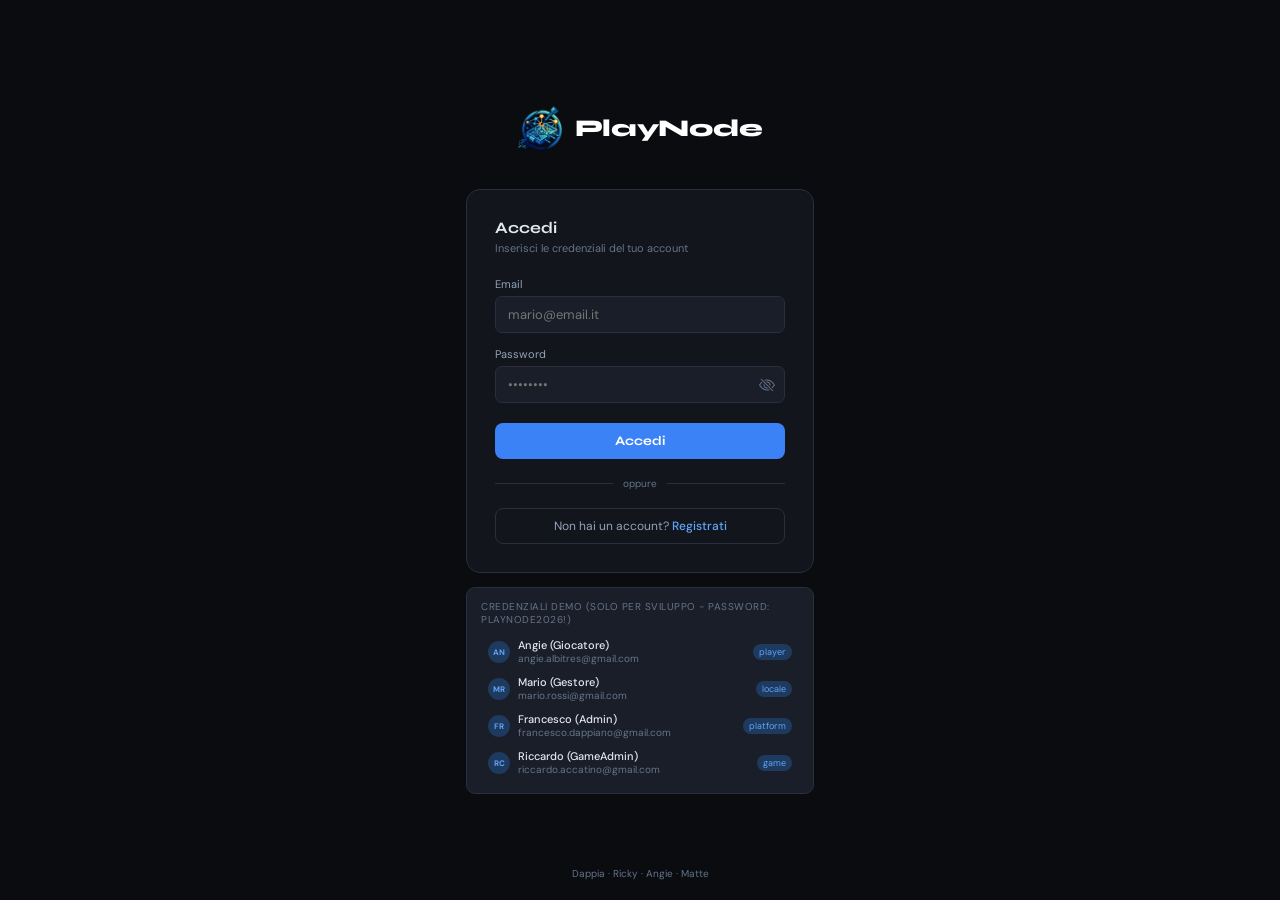
==== commit 898a9240: "ricerca nomi dentro l'inizio delle partite" ====
--- a/frontend/index.html
+++ b/frontend/index.html
@@ -13,6 +13,7 @@
     <div id="app-root"></div>
     <!-- JS -->
     <script type="module" src="./js/app.js" defer></script>
+
 </body>
 
 </html>
--- a/frontend/css/style.css
+++ b/frontend/css/style.css
@@ -1185,4 +1185,193 @@
     .scoreboard { padding: 8px; }
     .score-team-val { font-size: 22px; }
     .cgp-modal { width: 90%; }
+}
+
+/* =========================================
+   GLOBAL TOAST E CONFIRM MODAL
+   ========================================= */
+
+#playnode-toast {
+    position: fixed;
+    top: 20px;
+    left: 50%;
+    transform: translateX(-50%);
+    background: var(--surf);
+    border: 1px solid var(--bdr);
+    padding: 12px 24px;
+    border-radius: 8px;
+    box-shadow: 0 4px 12px rgba(0,0,0,0.5);
+    z-index: 9999;
+    font-family: var(--ff);
+    font-size: 14px;
+    font-weight: 500;
+    display: flex;
+    align-items: center;
+    gap: 8px;
+    animation: slideDown 0.3s ease-out forwards;
+}
+
+@keyframes slideDown { from { top: -50px; opacity: 0; } to { top: 20px; opacity: 1; } }
+@keyframes slideUp { from { top: 20px; opacity: 1; } to { top: -50px; opacity: 0; } }
+
+#playnode-loading-overlay {
+    position: fixed;
+    top: 0; left: 0; right: 0; bottom: 0;
+    background: rgba(0, 0, 0, 0.65);
+    backdrop-filter: blur(4px);
+    z-index: 100000;
+    display: flex;
+    align-items: center;
+    justify-content: center;
+    animation: fadeIn 0.2s ease-out forwards;
+}
+
+.playnode-loading-box {
+    background: var(--surf);
+    border: 1px solid var(--bdr);
+    border-radius: 12px;
+    padding: 28px 36px;
+    min-width: 260px;
+    box-shadow: 0 8px 32px rgba(0, 0, 0, 0.45);
+    display: flex;
+    flex-direction: column;
+    align-items: center;
+    gap: 16px;
+    text-align: center;
+}
+
+.playnode-loading-spinner {
+    width: 40px;
+    height: 40px;
+    border: 3px solid var(--bdr);
+    border-top-color: var(--acc);
+    border-radius: 50%;
+    animation: spin 0.8s linear infinite;
+}
+
+.playnode-loading-text {
+    font-family: var(--ff);
+    font-size: 14px;
+    font-weight: 500;
+    color: var(--txt);
+    line-height: 1.4;
+}
+
+@keyframes spin { 100% { transform: rotate(360deg); } }
+
+#playnode-confirm-overlay {
+    position: fixed;
+    top: 0; left: 0; right: 0; bottom: 0;
+    background: rgba(0, 0, 0, 0.7);
+    backdrop-filter: blur(4px);
+    z-index: 99999;
+    display: flex;
+    align-items: center;
+    justify-content: center;
+    animation: fadeIn 0.2s ease-out forwards;
+}
+
+#playnode-confirm-box {
+    background: var(--surf);
+    border: 1px solid var(--bdr);
+    border-radius: 12px;
+    padding: 24px;
+    width: 320px;
+    max-width: 90%;
+    text-align: center;
+    box-shadow: 0 8px 24px rgba(0,0,0,0.6);
+    animation: scaleIn 0.2s ease-out forwards;
+}
+
+#playnode-confirm-text {
+    font-family: var(--fb);
+    font-size: 15px;
+    color: var(--txt);
+    margin-bottom: 24px;
+    line-height: 1.4;
+}
+
+#playnode-confirm-actions {
+    display: flex;
+    gap: 12px;
+    justify-content: center;
+}
+
+.btn-confirm-cancel {
+    background: var(--surf2);
+    border: 1px solid var(--bdr);
+    color: var(--txt);
+    padding: 8px 16px;
+    border-radius: 6px;
+    cursor: pointer;
+    font-family: var(--ff);
+    font-weight: 600;
+    transition: all 0.2s;
+    flex: 1;
+}
+
+.btn-confirm-cancel:hover {
+    background: var(--surf3);
+}
+
+.btn-confirm-ok {
+    background: var(--red);
+    border: 1px solid var(--red);
+    color: #fff;
+    padding: 8px 16px;
+    border-radius: 6px;
+    cursor: pointer;
+    font-family: var(--ff);
+    font-weight: 600;
+    transition: all 0.2s;
+    flex: 1;
+}
+
+.btn-confirm-ok:hover {
+    filter: brightness(1.1);
+}
+
+.btn-locale-select {
+    background: var(--surf2);
+    border: 1px solid var(--bdr);
+    color: var(--txt);
+    padding: 12px 16px;
+    border-radius: 8px;
+    cursor: pointer;
+    font-family: var(--ff);
+    font-weight: 600;
+    transition: all 0.2s;
+    display: flex;
+    align-items: center;
+    gap: 12px;
+    width: 100%;
+    text-align: left;
+}
+
+.btn-locale-select:hover {
+    background: var(--surf3);
+    border-color: var(--acc);
+}
+
+@keyframes fadeIn { from { opacity: 0; } to { opacity: 1; } }
+@keyframes scaleIn { from { transform: scale(0.95); opacity: 0; } to { transform: scale(1); opacity: 1; } }
+
+/* Custom Scrollbar */
+::-webkit-scrollbar {
+    width: 12px;
+    height: 12px;
+}
+::-webkit-scrollbar-track {
+    background: transparent;
+}
+::-webkit-scrollbar-thumb {
+    background: var(--bdr2);
+    border-radius: 8px;
+    background-clip: padding-box;
+    border: 3px solid transparent;
+}
+::-webkit-scrollbar-thumb:hover {
+    background: var(--txt3);
+    background-clip: padding-box;
+    border: 3px solid transparent;
 }
